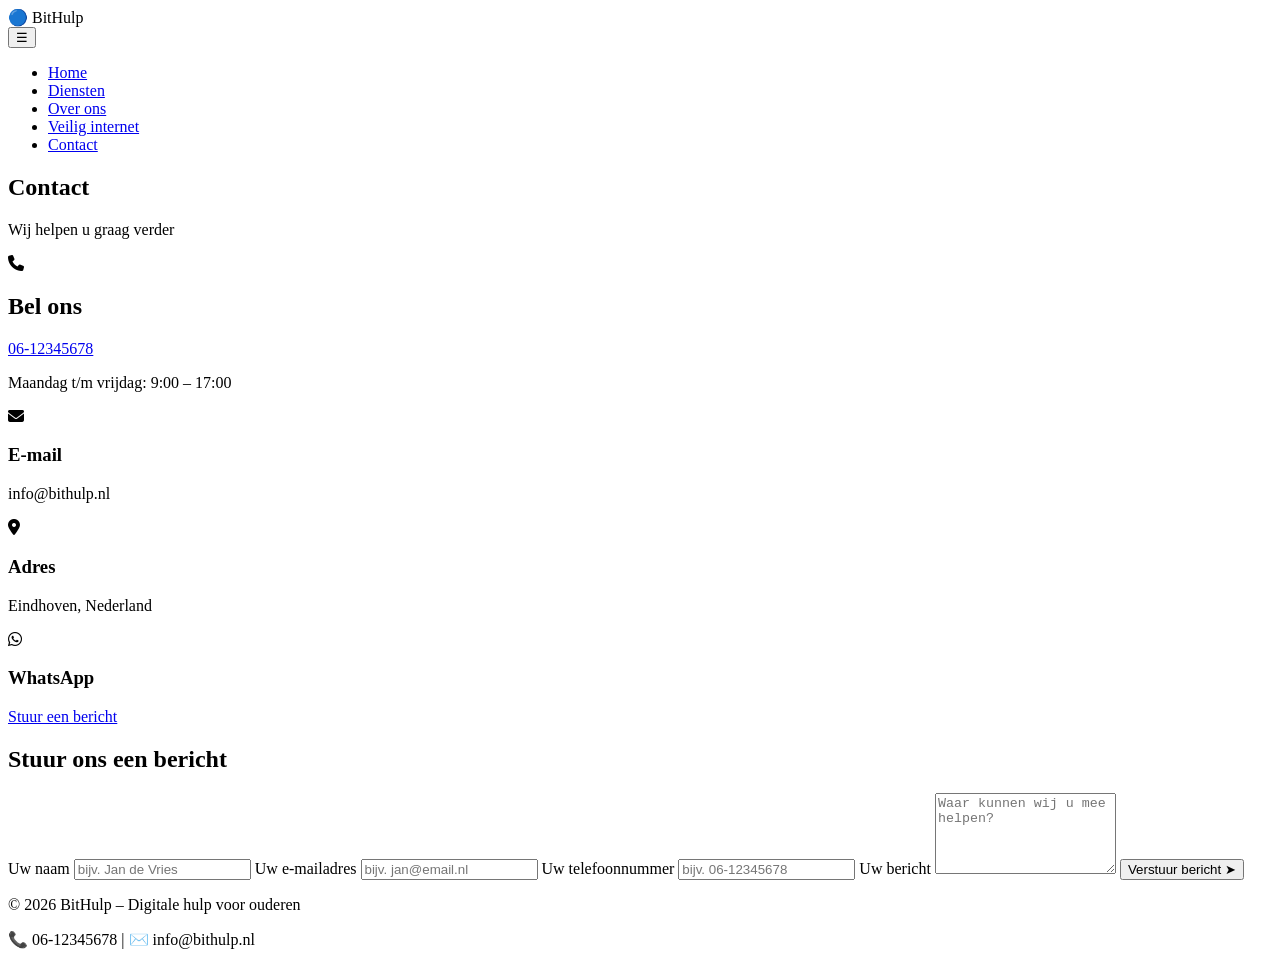
==== contact.html @ 22f14046 "Add contact.html - Contactpagina met formulier" ====
<!DOCTYPE html>
<html lang="nl">
<head>
  <meta charset="UTF-8"/>
  <meta name="viewport" content="width=device-width, initial-scale=1.0"/>
  <title>Contact – BitHulp</title>
  <link rel="stylesheet" href="css/style.css"/>
  <link rel="stylesheet" href="https://cdnjs.cloudflare.com/ajax/libs/font-awesome/6.5.0/css/all.min.css"/>
</head>
<body>
  <nav class="navbar">
    <div class="nav-logo">🔵 BitHulp</div>
    <button class="menu-toggle" onclick="toggleMenu()">&#9776;</button>
    <ul class="nav-links" id="navLinks">
      <li><a href="index.html">Home</a></li>
      <li><a href="diensten.html">Diensten</a></li>
      <li><a href="over-ons.html">Over ons</a></li>
      <li><a href="veilig-internet.html">Veilig internet</a></li>
      <li><a href="contact.html" class="active">Contact</a></li>
    </ul>
  </nav>
  <section class="page-hero">
    <h1>Contact</h1>
    <p>Wij helpen u graag verder</p>
  </section>
  <section class="section">
    <div class="contact-grid">
      <div class="contact-info">
        <div class="contact-phone">
          <i class="fas fa-phone"></i>
          <div>
            <h2>Bel ons</h2>
            <a href="tel:0612345678" class="phone-number">06-12345678</a>
            <p>Maandag t/m vrijdag: 9:00 – 17:00</p>
          </div>
        </div>
        <div class="contact-detail">
          <i class="fas fa-envelope"></i>
          <div><h3>E-mail</h3><p>info@bithulp.nl</p></div>
        </div>
        <div class="contact-detail">
          <i class="fas fa-map-marker-alt"></i>
          <div><h3>Adres</h3><p>Eindhoven, Nederland</p></div>
        </div>
        <div class="contact-detail">
          <i class="fab fa-whatsapp"></i>
          <div><h3>WhatsApp</h3><a href="https://wa.me/31612345678" class="btn-small">Stuur een bericht</a></div>
        </div>
      </div>
      <div class="contact-form-block">
        <h2>Stuur ons een bericht</h2>
        <form action="backend/contact.php" method="POST" class="contact-form">
          <label for="naam">Uw naam</label>
          <input type="text" id="naam" name="naam" placeholder="bijv. Jan de Vries" required/>
          <label for="email">Uw e-mailadres</label>
          <input type="email" id="email" name="email" placeholder="bijv. jan@email.nl" required/>
          <label for="telefoon">Uw telefoonnummer</label>
          <input type="tel" id="telefoon" name="telefoon" placeholder="bijv. 06-12345678"/>
          <label for="bericht">Uw bericht</label>
          <textarea id="bericht" name="bericht" rows="5" placeholder="Waar kunnen wij u mee helpen?" required></textarea>
          <button type="submit" class="btn-main">Verstuur bericht ➤</button>
        </form>
      </div>
    </div>
  </section>
  <footer class="footer">
    <p>&copy; 2026 BitHulp – Digitale hulp voor ouderen</p>
    <p>📞 06-12345678 | ✉️ info@bithulp.nl</p>
  </footer>
  <script src="js/main.js"></script>
</body>
</html>
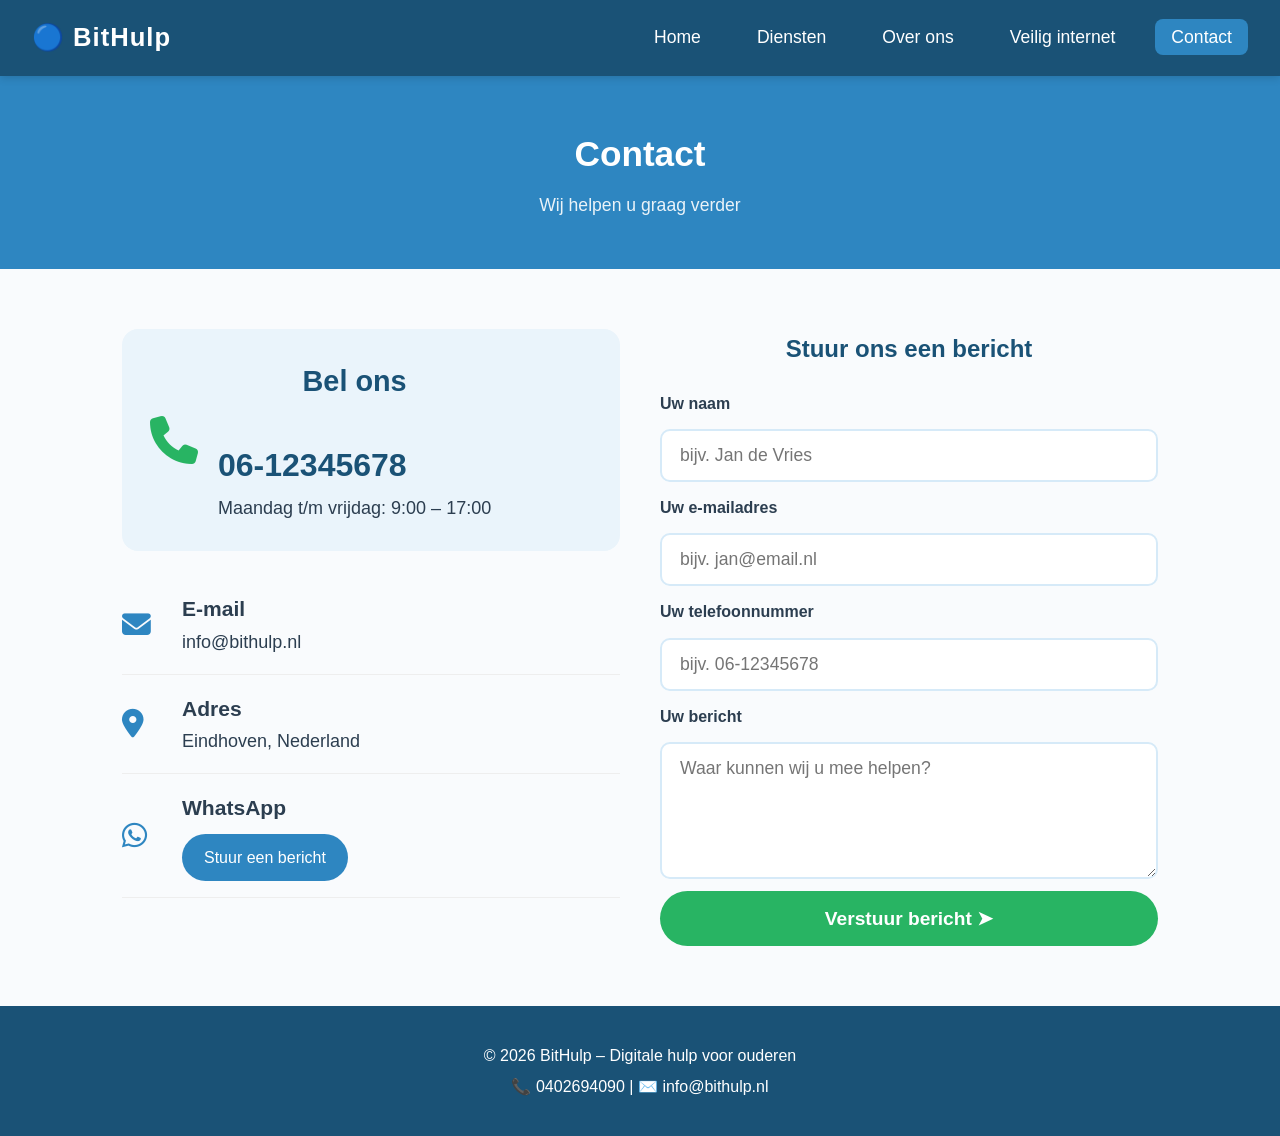
==== commit f30adb00: "modified:   contact.html 	modified:   diensten.html 	modified:   index.html 	modified:   over-ons.ht" ====
--- a/contact.html
+++ b/contact.html
@@ -30,7 +30,7 @@
           <i class="fas fa-phone"></i>
           <div>
             <h2>Bel ons</h2>
-            <a href="tel:0612345678" class="phone-number">06-12345678</a>
+            <a href="tel:0402694090" class="phone-number">06-12345678</a>
             <p>Maandag t/m vrijdag: 9:00 – 17:00</p>
           </div>
         </div>
@@ -65,7 +65,7 @@
   </section>
   <footer class="footer">
     <p>&copy; 2026 BitHulp – Digitale hulp voor ouderen</p>
-    <p>📞 06-12345678 | ✉️ info@bithulp.nl</p>
+    <p>📞 0402694090 | ✉️ info@bithulp.nl</p>
   </footer>
   <script src="js/main.js"></script>
 </body>
--- a/css/style.css
+++ b/css/style.css
@@ -0,0 +1,315 @@
+* { margin: 0; padding: 0; box-sizing: border-box; }
+
+body {
+  font-family: 'Segoe UI', Arial, sans-serif;
+  font-size: 18px;
+  color: #2c3e50;
+  background: #f9fbfd;
+  line-height: 1.7;
+}
+
+/* NAVBAR */
+.navbar {
+  background: #1a5276;
+  padding: 16px 32px;
+  display: flex;
+  align-items: center;
+  justify-content: space-between;
+  position: sticky;
+  top: 0;
+  z-index: 1000;
+  box-shadow: 0 2px 8px rgba(0,0,0,0.15);
+}
+.nav-logo {
+  color: white;
+  font-size: 1.6rem;
+  font-weight: bold;
+  letter-spacing: 1px;
+}
+.nav-links {
+  list-style: none;
+  display: flex;
+  gap: 24px;
+}
+.nav-links a {
+  color: white;
+  text-decoration: none;
+  font-size: 1.1rem;
+  padding: 8px 16px;
+  border-radius: 8px;
+  transition: background 0.2s;
+}
+.nav-links a:hover, .nav-links a.active {
+  background: #2e86c1;
+}
+.menu-toggle {
+  display: none;
+  background: none;
+  border: none;
+  color: white;
+  font-size: 2rem;
+  cursor: pointer;
+}
+
+/* HERO */
+.hero {
+  background: linear-gradient(135deg, #2e86c1, #1a5276);
+  color: white;
+  text-align: center;
+  padding: 80px 32px;
+}
+.hero h1 { font-size: 2.8rem; margin-bottom: 16px; }
+.hero p { font-size: 1.3rem; margin-bottom: 32px; opacity: 0.9; }
+
+.page-hero {
+  background: #2e86c1;
+  color: white;
+  text-align: center;
+  padding: 48px 32px;
+}
+.page-hero h1 { font-size: 2.2rem; }
+.page-hero p { font-size: 1.1rem; opacity: 0.9; margin-top: 8px; }
+
+/* BUTTONS */
+.btn-main {
+  background: #28b463;
+  color: white;
+  padding: 16px 36px;
+  border-radius: 50px;
+  font-size: 1.2rem;
+  font-weight: bold;
+  text-decoration: none;
+  border: none;
+  cursor: pointer;
+  transition: background 0.2s;
+  display: inline-block;
+}
+.btn-main:hover { background: #1e8449; }
+.btn-small {
+  background: #2e86c1;
+  color: white;
+  padding: 10px 22px;
+  border-radius: 30px;
+  font-size: 1rem;
+  text-decoration: none;
+  border: none;
+  cursor: pointer;
+  transition: background 0.2s;
+  display: inline-block;
+  margin-top: 8px;
+}
+.btn-small:hover { background: #1a5276; }
+
+/* SECTIONS */
+.section {
+  padding: 60px 32px;
+  max-width: 1100px;
+  margin: 0 auto;
+}
+.section h2 { font-size: 1.8rem; margin-bottom: 32px; color: #1a5276; text-align: center; }
+.section-alt { background: #eaf4fb; max-width: 100%; padding: 60px 32px; }
+.section-alt h2 { color: #1a5276; }
+
+/* APP GRID */
+.app-grid {
+  display: grid;
+  grid-template-columns: repeat(auto-fit, minmax(180px, 1fr));
+  gap: 24px;
+  margin-top: 16px;
+}
+.app-card {
+  background: white;
+  border-radius: 16px;
+  padding: 32px 16px;
+  text-align: center;
+  box-shadow: 0 4px 16px rgba(0,0,0,0.08);
+  transition: transform 0.2s;
+}
+.app-card:hover { transform: translateY(-4px); }
+.app-card i { font-size: 3rem; color: #2e86c1; margin-bottom: 12px; display: block; }
+.app-card p { font-size: 1.1rem; font-weight: bold; margin-bottom: 12px; }
+
+/* FEATURES */
+.feature-grid {
+  display: grid;
+  grid-template-columns: repeat(auto-fit, minmax(220px, 1fr));
+  gap: 24px;
+  margin-top: 16px;
+}
+.feature-card {
+  background: white;
+  border-radius: 16px;
+  padding: 32px 24px;
+  text-align: center;
+  box-shadow: 0 4px 16px rgba(0,0,0,0.08);
+}
+.feature-card i { font-size: 2.5rem; color: #28b463; margin-bottom: 12px; display: block; }
+.feature-card h3 { font-size: 1.2rem; margin-bottom: 8px; color: #1a5276; }
+
+/* SERVICES */
+.service-list { display: flex; flex-direction: column; gap: 24px; }
+.service-item {
+  background: white;
+  border-radius: 16px;
+  padding: 28px;
+  display: flex;
+  align-items: flex-start;
+  gap: 24px;
+  box-shadow: 0 4px 16px rgba(0,0,0,0.08);
+}
+.service-item i { font-size: 2.5rem; color: #2e86c1; min-width: 50px; margin-top: 4px; }
+.service-item h3 { font-size: 1.3rem; color: #1a5276; margin-bottom: 8px; }
+
+/* ABOUT */
+.about-block { margin-bottom: 48px; }
+.about-block h2 { font-size: 1.6rem; color: #1a5276; margin-bottom: 16px; }
+.about-block p { font-size: 1.1rem; }
+
+/* TEAM */
+.team-grid {
+  display: grid;
+  grid-template-columns: repeat(auto-fit, minmax(200px, 1fr));
+  gap: 24px;
+  margin-top: 16px;
+}
+.team-card {
+  background: white;
+  border-radius: 16px;
+  padding: 32px 24px;
+  text-align: center;
+  box-shadow: 0 4px 16px rgba(0,0,0,0.08);
+}
+.team-avatar i { font-size: 4rem; color: #2e86c1; }
+.team-card h3 { font-size: 1.2rem; margin: 12px 0 6px; color: #1a5276; }
+.team-card p { color: #7f8c8d; }
+
+/* TIPS */
+.tip-block {
+  background: white;
+  border-radius: 16px;
+  padding: 32px;
+  margin-bottom: 28px;
+  box-shadow: 0 4px 16px rgba(0,0,0,0.08);
+}
+.tip-block i { font-size: 2.5rem; color: #2e86c1; margin-bottom: 12px; display: block; }
+.tip-block h2 { font-size: 1.5rem; color: #1a5276; margin-bottom: 12px; }
+.tip-list { list-style: none; margin-top: 12px; }
+.tip-list li { font-size: 1.1rem; padding: 8px 0; border-bottom: 1px solid #eee; }
+
+/* CONTACT */
+.contact-grid {
+  display: grid;
+  grid-template-columns: 1fr 1fr;
+  gap: 40px;
+}
+.contact-phone {
+  display: flex;
+  align-items: center;
+  gap: 20px;
+  background: #eaf4fb;
+  border-radius: 16px;
+  padding: 28px;
+  margin-bottom: 24px;
+}
+.contact-phone i { font-size: 3rem; color: #28b463; }
+.phone-number { font-size: 2rem; font-weight: bold; color: #1a5276; text-decoration: none; display: block; }
+.contact-detail {
+  display: flex;
+  align-items: center;
+  gap: 20px;
+  padding: 16px 0;
+  border-bottom: 1px solid #eee;
+}
+.contact-detail i { font-size: 1.8rem; color: #2e86c1; min-width: 40px; }
+.contact-form-block h2 { font-size: 1.5rem; color: #1a5276; margin-bottom: 20px; }
+.contact-form { display: flex; flex-direction: column; gap: 12px; }
+.contact-form label { font-weight: bold; font-size: 1rem; }
+.contact-form input, .contact-form textarea {
+  padding: 14px 18px;
+  border: 2px solid #d6eaf8;
+  border-radius: 10px;
+  font-size: 1.1rem;
+  font-family: inherit;
+  transition: border-color 0.2s;
+}
+.contact-form input:focus, .contact-form textarea:focus {
+  outline: none;
+  border-color: #2e86c1;
+}
+
+/* CHATBOT */
+.chatbot-bubble {
+  position: fixed;
+  bottom: 28px;
+  right: 28px;
+  background: #2e86c1;
+  color: white;
+  font-size: 2rem;
+  width: 64px;
+  height: 64px;
+  border-radius: 50%;
+  display: flex;
+  align-items: center;
+  justify-content: center;
+  cursor: pointer;
+  box-shadow: 0 4px 16px rgba(0,0,0,0.2);
+  z-index: 999;
+}
+.chatbot-box {
+  position: fixed;
+  bottom: 110px;
+  right: 28px;
+  width: 320px;
+  background: white;
+  border-radius: 16px;
+  box-shadow: 0 8px 32px rgba(0,0,0,0.15);
+  display: none;
+  flex-direction: column;
+  z-index: 1000;
+  overflow: hidden;
+}
+.chatbot-box.open { display: flex; }
+.chatbot-header {
+  background: #1a5276;
+  color: white;
+  padding: 16px;
+  display: flex;
+  justify-content: space-between;
+  align-items: center;
+  font-weight: bold;
+}
+.chatbot-header button { background: none; border: none; color: white; font-size: 1.2rem; cursor: pointer; }
+.chatbot-messages { padding: 16px; min-height: 160px; max-height: 220px; overflow-y: auto; }
+.bot-msg, .user-msg {
+  padding: 10px 14px;
+  border-radius: 12px;
+  margin-bottom: 10px;
+  font-size: 1rem;
+  max-width: 85%;
+}
+.bot-msg { background: #eaf4fb; color: #1a5276; }
+.user-msg { background: #2e86c1; color: white; margin-left: auto; }
+.chatbot-input { display: flex; border-top: 1px solid #eee; }
+.chatbot-input input { flex: 1; padding: 12px; border: none; font-size: 1rem; font-family: inherit; }
+.chatbot-input button { background: #2e86c1; color: white; border: none; padding: 0 18px; cursor: pointer; font-size: 1.3rem; }
+
+/* FOOTER */
+.footer {
+  background: #1a5276;
+  color: white;
+  text-align: center;
+  padding: 32px;
+  font-size: 1rem;
+}
+.footer p { margin: 4px 0; }
+
+/* RESPONSIVE */
+@media (max-width: 768px) {
+  .menu-toggle { display: block; }
+  .nav-links { display: none; flex-direction: column; width: 100%; position: absolute; top: 64px; left: 0; background: #1a5276; padding: 16px; }
+  .nav-links.open { display: flex; }
+  .hero h1 { font-size: 1.8rem; }
+  .contact-grid { grid-template-columns: 1fr; }
+  .phone-number { font-size: 1.5rem; }
+  .chatbot-box { width: 90vw; right: 5vw; }
+}
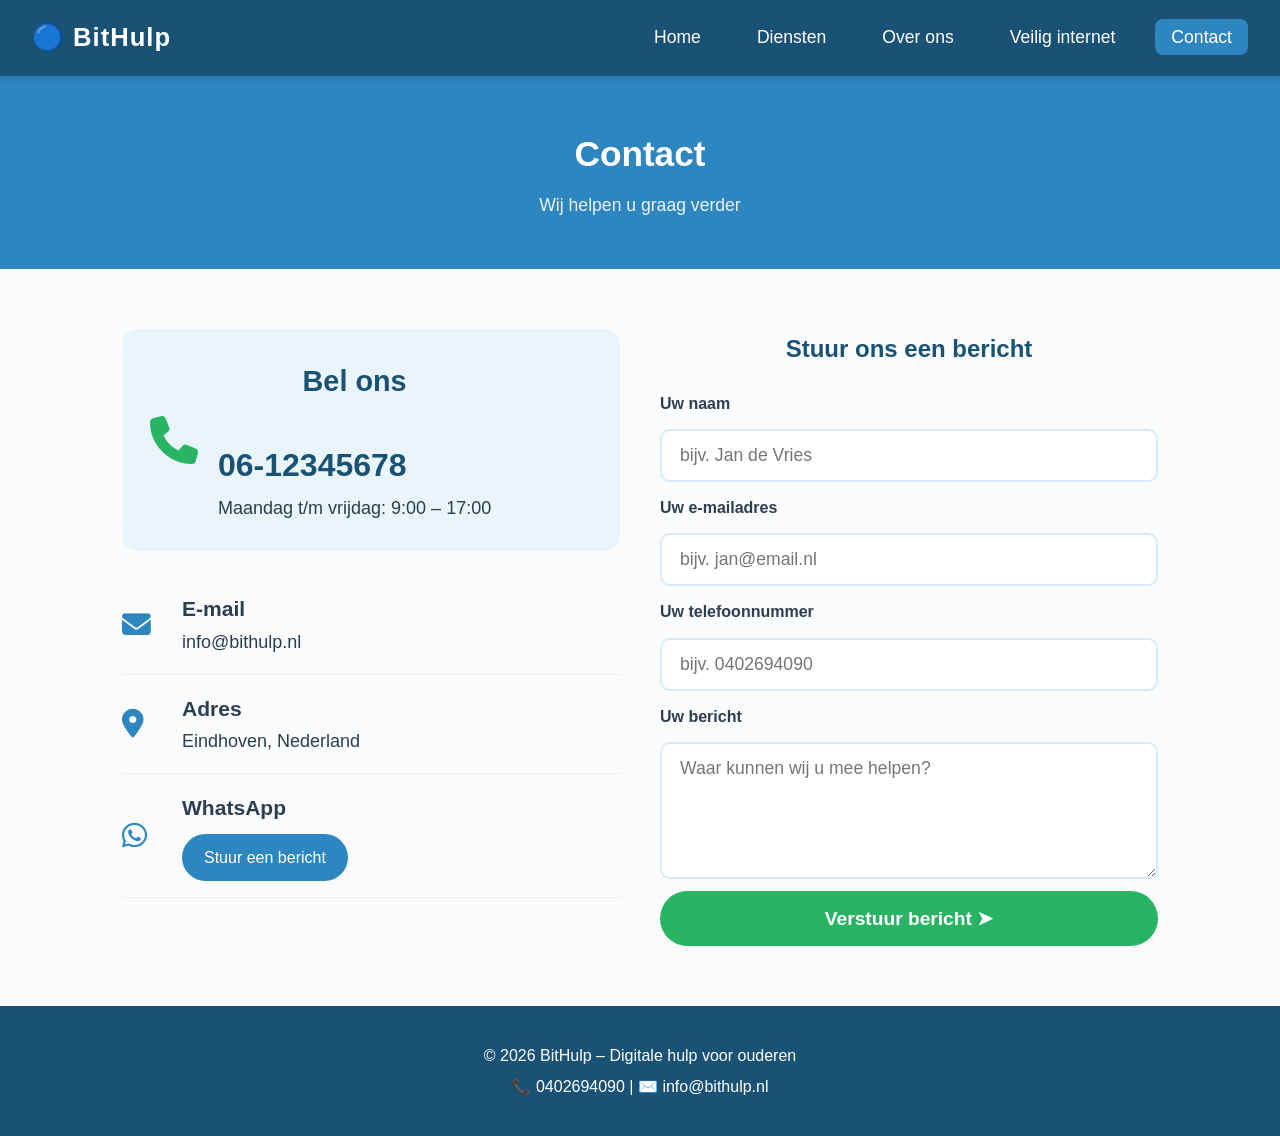
==== commit 108a643e: "modified:   contact.html" ====
--- a/contact.html
+++ b/contact.html
@@ -55,7 +55,7 @@
           <label for="email">Uw e-mailadres</label>
           <input type="email" id="email" name="email" placeholder="bijv. jan@email.nl" required/>
           <label for="telefoon">Uw telefoonnummer</label>
-          <input type="tel" id="telefoon" name="telefoon" placeholder="bijv. 06-12345678"/>
+          <input type="tel" id="telefoon" name="telefoon" placeholder="bijv. 0402694090"/>
           <label for="bericht">Uw bericht</label>
           <textarea id="bericht" name="bericht" rows="5" placeholder="Waar kunnen wij u mee helpen?" required></textarea>
           <button type="submit" class="btn-main">Verstuur bericht ➤</button>
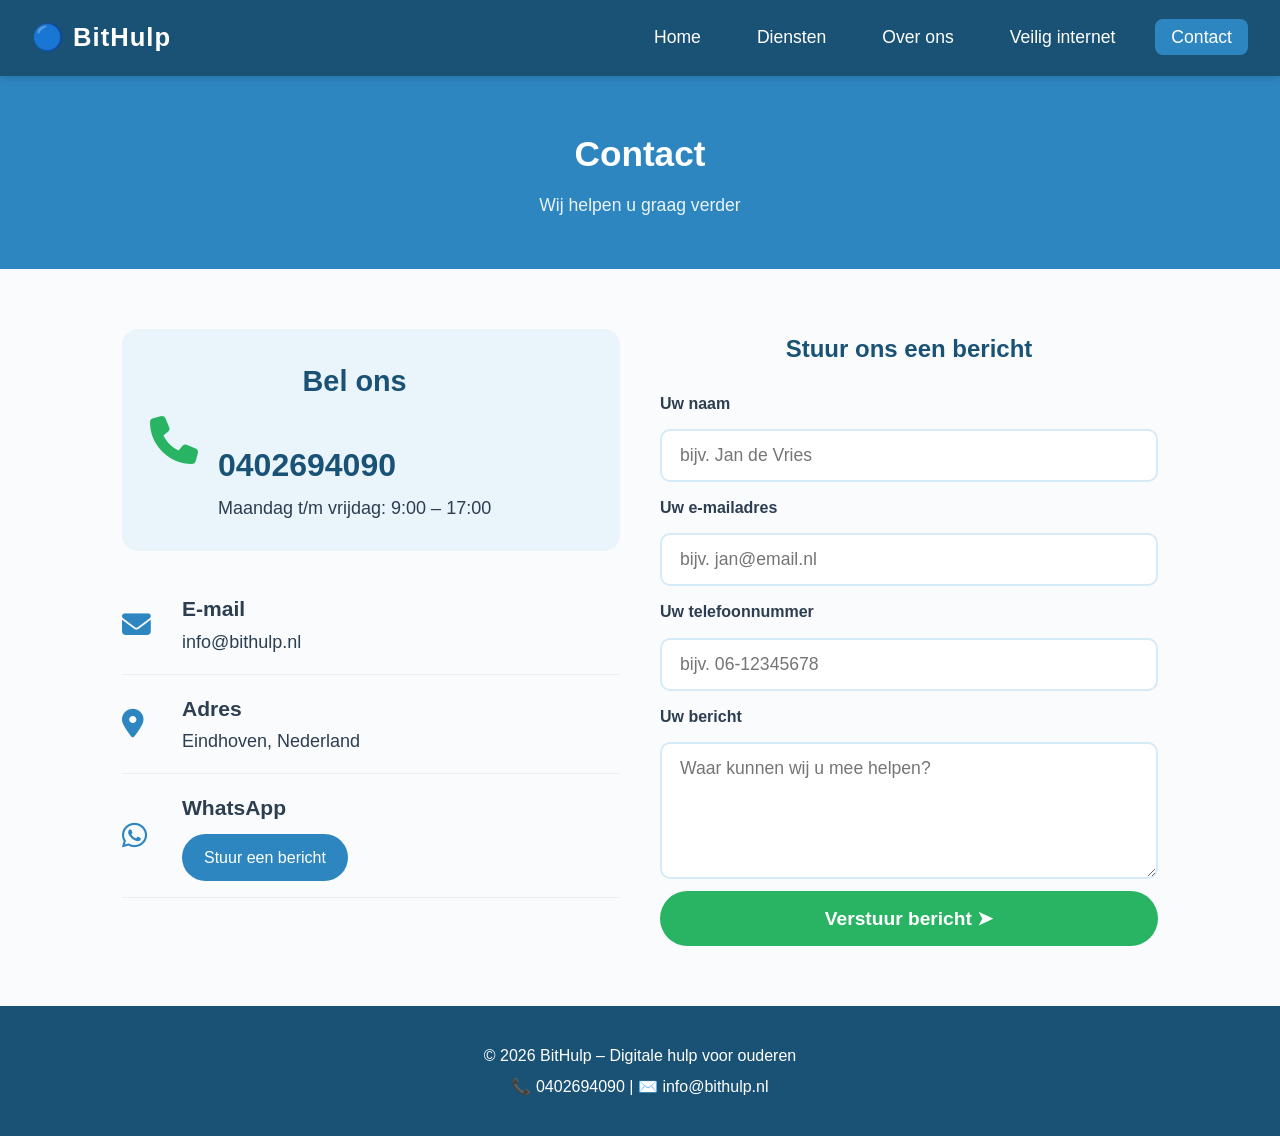
==== commit b562efd4: "modified:   contact.html" ====
--- a/contact.html
+++ b/contact.html
@@ -30,7 +30,7 @@
           <i class="fas fa-phone"></i>
           <div>
             <h2>Bel ons</h2>
-            <a href="tel:0402694090" class="phone-number">06-12345678</a>
+            <a href="tel:0402694090" class="phone-number">0402694090</a>
             <p>Maandag t/m vrijdag: 9:00 – 17:00</p>
           </div>
         </div>
@@ -55,7 +55,7 @@
           <label for="email">Uw e-mailadres</label>
           <input type="email" id="email" name="email" placeholder="bijv. jan@email.nl" required/>
           <label for="telefoon">Uw telefoonnummer</label>
-          <input type="tel" id="telefoon" name="telefoon" placeholder="bijv. 0402694090"/>
+          <input type="tel" id="telefoon" name="telefoon" placeholder="bijv. 06-12345678"/>
           <label for="bericht">Uw bericht</label>
           <textarea id="bericht" name="bericht" rows="5" placeholder="Waar kunnen wij u mee helpen?" required></textarea>
           <button type="submit" class="btn-main">Verstuur bericht ➤</button>
